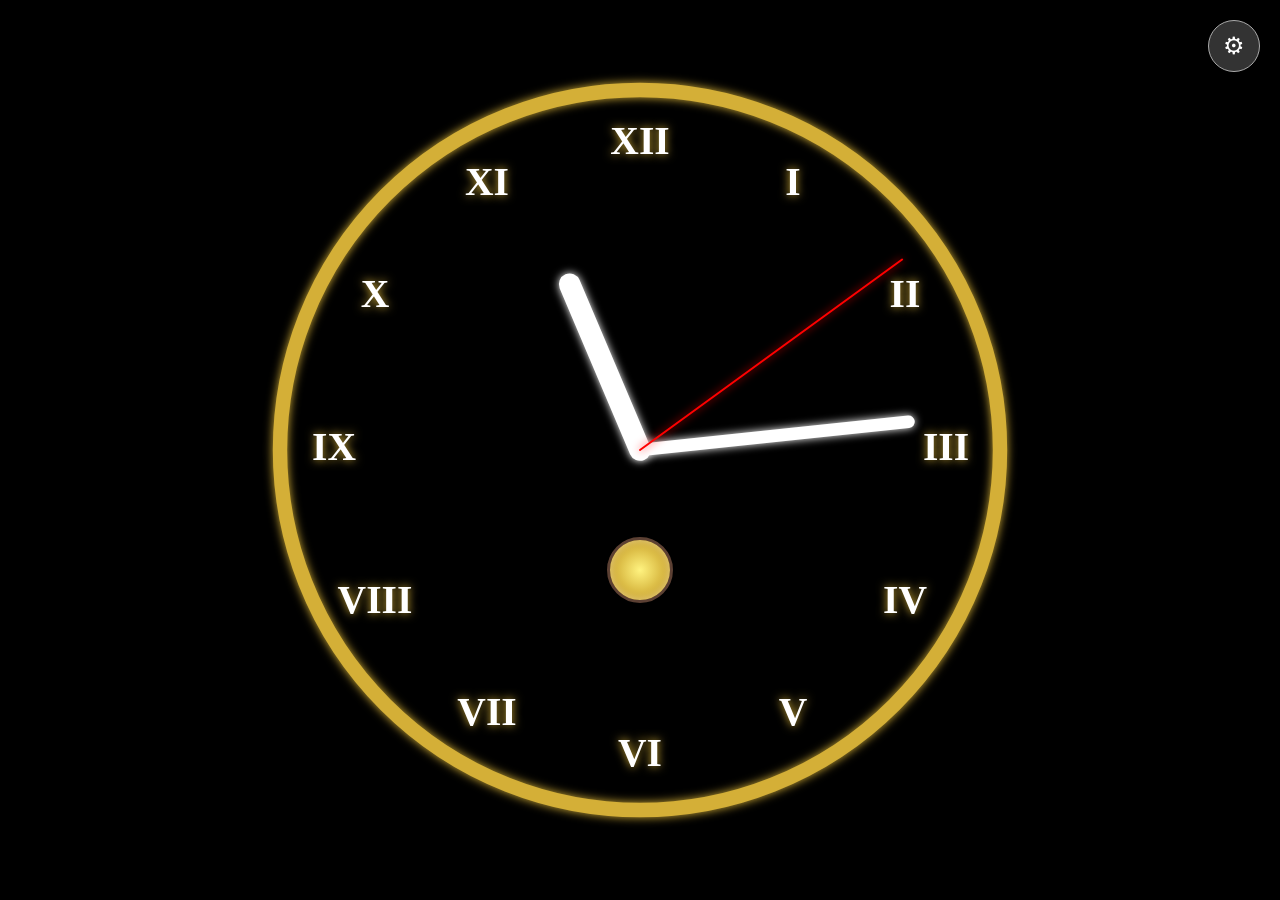
==== clock/index.html @ 5e170a77 "Initial commit: asobi-lab portal site" ====
<!DOCTYPE html>
<html lang="ja">
<head>
    <meta charset="UTF-8">
    <meta name="viewport" content="width=device-width, initial-scale=1.0, maximum-scale=1.0, user-scalable=no">
    <title>幻想からくり時計 v3.3 - Mobile Enhanced</title>
    <style>
        body { margin: 0; background: #000; overflow: hidden; color: #fff; font-family: serif; touch-action: manipulation; }
        canvas { display: block; width: 100vw; height: 100vh; }
        
        /* 黄金ボタン - 指で押しやすいサイズに微調整 */
        #golden-button { 
            position: absolute; left: 50%; bottom: 33%; transform: translateX(-50%); 
            width: 7vw; height: 7vw; min-width: 22px; min-height: 22px; max-width: 60px; max-height: 60px;
            background: radial-gradient(circle, #fff380, #b8860b); 
            border-radius: 50%; border: 3px solid #5c4033 ; cursor: pointer; z-index: 50; 
            box-shadow:inset 0 0 8px rgba(255, 255, 255, 0.5), /* 内側に光を当てて「球体感」を出す */
        0 0 15px rgba(0, 0, 0, 0.6);             /* 外側に暗い影を落として「浮遊感」を出す */
}
        #golden-button.playing { display: none !important; }

        /* 設定ボタン */
        #config-btn { 
            position: absolute; top: 20px; right: 20px; width: 50px; height: 50px; 
            background: rgba(255,255,255,0.2); border-radius: 50%; 
            display: flex; align-items: center; justify-content: center; z-index: 100; 
            cursor: pointer; border: 1px solid #aaa; font-size: 24px;
        }

        /* 設定パネル - 全画面・半透明・モバイル対応 */
        #panel { 
            position: absolute; top: 0; left: 0; width: 70vw; height: 110vh; 
            background: rgba(10,10,10,0.3); padding: 20px; box-sizing: border-box;
            z-index: 101; overflow-y: auto; -webkit-overflow-scrolling: touch;
            display: flex; flex-direction: column;
        }
        .hidden { display: none !important; }

        h3 { border-bottom: 1px solid gold; padding-bottom: 10px; margin-top: 10px; }

        /* タブ・ボタンの大型化 (40px以上) */
        .tabs { display: flex; gap: 8px; margin-bottom: 20px; }
        .tabs button { 
            flex: 1; height: 33px; font-size: 13px; cursor: pointer; 
            background: #333; color: #fff; border: 1px solid #555; border-radius: 8px;
        }
        
        .ctrl { display: flex; align-items: center; justify-content: space-between; margin: 7px 0; font-size: 16px; }
        .ctrl button { width: 60px; height: 33px; font-size: 20px; background: #444; color: white; border: 1px solid #666; border-radius: 6px; }
        
        select, input[type="number"] { height: 25px; font-size: 16px; background: #222; color: #fff; border: 1px solid #555; border-radius: 4px; padding: 0 10px; }
        input[type="color"] { width: 40px; height: 25px; border: none; background: none; }

        .sched-grid { display: grid; grid-template-columns: repeat(2, 1fr); gap: 3px; }
        .sched-item { display: flex; align-items: center; justify-content: space-between; background: rgba(255,255,255,0.05); padding: 2px 4px; border-radius: 3px; }

        .close-btn { width: 100%; min-height: 60px; margin: 15px 0; background: gold; border: none; font-weight: bold; font-size: 18px; cursor: pointer; color: #000; border-radius: 10px; }
        .reset-btn { width: 100%; min-height: 33px; margin-top: 25px; background: #800; border: 1px solid #f55; color: #fff; font-size: 12px; cursor: pointer; border-radius: 8px; }
        
        #vid-list { font-size: 14px; color: #ccc; margin-top: 15px; background: #222; padding: 10px; border-radius: 8px; line-height: 1.6; }
        .vid-item { border-bottom: 1px solid #333; padding: 5px 0; }
        
        hr { border: 0; border-top: 1px solid #444; margin: 20px 0; }
        input[type="file"] { font-size: 14px; padding: 10px 0; width: 100%; }
    </style>
</head>
<body onmousedown="initAudio()">
    <div style="display:none;">
        <img id="source-img">
        <video id="source-vid" playsinline muted></video>
    </div>
    <canvas id="clockCanvas"></canvas>
    <div id="golden-button" onclick="playManual()"></div>
    <div id="config-btn" onclick="togglePanel()">⚙</div>

    <div id="panel" class="hidden">
        <h3>時計設定</h3>
        <div style="margin-bottom:12px;">
            <div style="font-size:12px; color:#aaa; margin-bottom:5px;">設定パターン</div>
            <div style="display:flex; gap:6px;">
                <button id="ptn-1" onclick="loadPattern(1)" style="flex:1; height:36px; font-size:11px; font-weight:bold; border-radius:8px; border:1px solid #aaa; cursor:pointer;"></button>
                <button id="ptn-2" onclick="loadPattern(2)" style="flex:1; height:36px; font-size:11px; font-weight:bold; border-radius:8px; border:1px solid #aaa; cursor:pointer;"></button>
                <button id="ptn-3" onclick="loadPattern(3)" style="flex:1; height:36px; font-size:11px; font-weight:bold; border-radius:8px; border:1px solid #aaa; cursor:pointer;"></button>
            </div>
            <div style="display:flex; gap:6px; margin-top:5px;">
                <input id="pname-1" type="text" maxlength="8" placeholder="名前1" oninput="savePatternName(1,this.value)" style="flex:1; font-size:11px; text-align:center; background:#222; color:#fff; border:1px solid #555; border-radius:4px; height:22px; padding:0 4px;">
                <input id="pname-2" type="text" maxlength="8" placeholder="名前2" oninput="savePatternName(2,this.value)" style="flex:1; font-size:11px; text-align:center; background:#222; color:#fff; border:1px solid #555; border-radius:4px; height:22px; padding:0 4px;">
                <input id="pname-3" type="text" maxlength="8" placeholder="名前3" oninput="savePatternName(3,this.value)" style="flex:1; font-size:11px; text-align:center; background:#222; color:#fff; border:1px solid #555; border-radius:4px; height:22px; padding:0 4px;">
            </div>
        </div>
        <div class="tabs">
            <button onclick="showTab('design')">外観</button>
            <button onclick="showTab('media')">動画</button>
            <button onclick="showTab('schedule')">時刻</button>
        </div>
        
        <div id="tab-design" class="tab-content">
            <div class="ctrl">形状: <select id="shape" onchange="updateBaseConfig()"></select></div>
            <div class="ctrl">針形: <select id="handDesign" onchange="updateBaseConfig()"></select></div>
            <div class="ctrl">数字: <select id="indexType" onchange="updateBaseConfig()"></select></div>
            <div class="ctrl">枠色: <input type="color" id="colorFrame" onchange="updateBaseConfig()"></div>
            <div class="ctrl">数字色: <input type="color" id="colorText" onchange="updateBaseConfig()"></div>
            <div class="ctrl">針色: <input type="color" id="colorHand" onchange="updateBaseConfig()"></div>
            <hr>
            <button class="reset-btn" onclick="resetAllData()">⚠️ 全データをリセットする</button>
        </div>

        <div id="tab-media" class="tab-content hidden">
            <div class="ctrl">対象: <select id="mediaTarget" style="width: 70%;" onchange="switchMediaTarget()">
                <option value="layer0">背景画像</option>
                <option value="vid_1">動画 1</option><option value="vid_2">動画 2</option>
                <option value="vid_3">動画 3</option><option value="vid_4">動画 4</option>
                <option value="vid_5">動画 5</option><option value="vid_6">動画 6</option>
                <option value="vid_7">動画 7 ★レア</option><option value="vid_8">動画 8 ★レア</option>
            </select></div>
            <button id="preview-toggle" onclick="togglePreview()" style="width:100%; height:50px; margin:10px 0; font-size:13px;">👁 プレビュー表示切替</button>
            <div class="ctrl">拡大: <div><button onclick="stepAdj('s',-0.01)">-</button> <button onclick="stepAdj('s',0.01)">+</button></div></div>
            <div class="ctrl">左右: <div><button onclick="stepAdj('x',-2)">-</button> <button onclick="stepAdj('x',2)">+</button></div></div>
            <div class="ctrl">上下: <div><button onclick="stepAdj('y',-2)">-</button> <button onclick="stepAdj('y',2)">+</button></div></div>
            <hr>
            動画登録:<br><input type="file" accept="video/mp4" onchange="uploadVideoDirect(this)">
            <div id="vid-list">読み込み中...</div>
            <hr>
            背景登録:<br><input type="file" accept="image/*" onchange="uploadImage(this)">
        </div>

        <div id="tab-schedule" class="tab-content hidden">
            <div id="schedGrid" class="sched-grid"></div>
        </div>
        
        <button class="close-btn" onclick="togglePanel()">設定を閉じる</button>
    </div>

    <script>
        let db, audioCtx;
        const canvas = document.getElementById('clockCanvas');
        const ctx = canvas.getContext('2d');
        const sourceImg = document.getElementById('source-img');
        const sourceVid = document.getElementById('source-vid');
        const captureCanvas = document.createElement('canvas');
        const captureCtx = captureCanvas.getContext('2d');
        let previewImage = null;
        let lastS = -1;

        let currentPattern = parseInt(localStorage.getItem('clock_v33_pattern') || '1');
        let patternNames = JSON.parse(localStorage.getItem('clock_v33_pnames')) || ['パターン1', 'パターン2', 'パターン3'];

        function defaultConfig() {
            return { shape: 'circle', handDesign: 'standard', indexType: 'roman', schedule: Array(24).fill(0), colorFrame: '#d4af37', colorText: '#ffffff', colorHand: '#ffffff' };
        }
        function defaultMap() { return { layer0: { s: 1.0, x: 0, y: 0 } }; }

        function cfgKey(n) { return 'clock_v33_cfg_p' + (n || currentPattern); }
        function mapKey(n) { return 'clock_v33_map_p' + (n || currentPattern); }

        let config = JSON.parse(localStorage.getItem(cfgKey())) || defaultConfig();
        let mediaMap = JSON.parse(localStorage.getItem(mapKey())) || defaultMap();

        let isPlayingVid = false;
        let isPreviewMode = false;
        let currentTarget = 'layer0';
        let crystalHandImg = null;
        let handImages = {};

        // IndexedDB
        const dbReq = indexedDB.open("KarakuriDB_v33", 1);
        dbReq.onupgradeneeded = e => e.target.result.createObjectStore("media", { keyPath: "id" });
        dbReq.onsuccess = e => { db = e.target.result; loadBackground(); updateVideoFileList(); };

        function loadHandImages() {
            crystalHandImg = new Image();
            crystalHandImg.src = 'crystal（針デザイン）.png';
            handImages.spade_hour   = new Image(); handImages.spade_hour.src   = 'spade（時針デザイン）.png';
            handImages.spade_minute = new Image(); handImages.spade_minute.src = 'spade（分針デザイン）.png';
            handImages.crystal_hour   = new Image(); handImages.crystal_hour.src   = 'crystal（時針デザイン）.png';
            handImages.crystal_minute = new Image(); handImages.crystal_minute.src = 'crystal（分針デザイン）.png';
        }

        function init() {
            window.addEventListener('resize', () => { canvas.width = window.innerWidth; canvas.height = window.innerHeight; });
            window.dispatchEvent(new Event('resize'));
            loadHandImages();
            fillUI(); renderSchedule(); updatePatternButtons();
            requestAnimationFrame(drawLoop);
            setInterval(checkSchedule, 1000);
        }

        function initAudio() { 
            if (!audioCtx) audioCtx = new (window.AudioContext || window.webkitAudioContext)(); 
            if (audioCtx.state === 'suspended') audioCtx.resume(); 
        }

        /* --- プレビューロジック（保護） --- */
        function togglePreview() {
            if (!currentTarget.startsWith('vid')) return;
            if (!isPreviewMode) {
                sourceVid.muted = true;
                sourceVid.currentTime = 0.5;
                setTimeout(() => {
                    captureCanvas.width = sourceVid.videoWidth || 640;
                    captureCanvas.height = sourceVid.videoHeight || 360;
                    captureCtx.drawImage(sourceVid, 0, 0);
                    previewImage = new Image();
                    previewImage.src = captureCanvas.toDataURL();
                    previewImage.onload = () => { isPreviewMode = true; updatePreviewBtn(); };
                }, 300);
            } else {
                isPreviewMode = false; previewImage = null; updatePreviewBtn();
            }
        }

        function updatePreviewBtn() {
            const b = document.getElementById('preview-toggle');
            if(b) {
                b.innerText = isPreviewMode ? "👁 プレビュー解除" : "👁 プレビュー表示切替";
                b.style.background = isPreviewMode ? "#d4af37" : "#444";
            }
        }

        function updateVideoFileList() {
            const listDiv = document.getElementById('vid-list');
            listDiv.innerHTML = `<b>登録済み動画 (P${currentPattern}):</b><br>`;
            const suffix = '_p' + currentPattern;
            const transaction = db.transaction("media", "readonly");
            const store = transaction.objectStore("media");
            store.getAll().onsuccess = (e) => {
                const items = e.target.result.filter(item => item.id.startsWith('vid_') && item.id.endsWith(suffix));
                if(items.length === 0) { listDiv.innerHTML += "なし"; return; }
                items.sort((a,b) => parseInt(a.id) - parseInt(b.id));
                items.forEach(item => {
                    const slot = item.id.slice(0, -suffix.length);
                    const num = parseInt(slot.split('_')[1]);
                    const rare = num >= 7 ? ' ★レア' : '';
                    const name = item.name || "名称不明";
                    listDiv.innerHTML += `<div class="vid-item">${num}${rare}: ${name}</div>`;
                });
            };
        }

        /* --- 描画ループ --- */
        function drawLoop() {
            ctx.clearRect(0, 0, canvas.width, canvas.height);
            const cx = canvas.width / 2; const cy = canvas.height / 2;
            const baseR = Math.min(cx, cy) * 0.8;

            ctx.save();
            ctx.translate(cx, cy);
            ctx.beginPath();
            if (config.shape === 'circle') ctx.arc(0, 0, baseR, 0, Math.PI * 2);
            else if (config.shape === 'ellipse') ctx.ellipse(0, 0, baseR * 0.77, baseR, 0, 0, Math.PI * 2);
            else if (config.shape === 'octagon') { for(let i=0;i<8;i++){ const a=(i*45+22.5)*Math.PI/180; ctx.lineTo(baseR*Math.cos(a),baseR*Math.sin(a)); } ctx.closePath(); }
            else if (config.shape === 'square') ctx.rect(-baseR, -baseR, baseR * 2, baseR * 2);
            ctx.clip();

            if (sourceImg.complete && sourceImg.naturalWidth > 0) {
                const m = mediaMap['layer0'] || { s:1, x:0, y:0 };
                const aspect = sourceImg.naturalWidth / sourceImg.naturalHeight;
                const h = baseR * 2.6 * m.s; const w = h * aspect;
                ctx.drawImage(sourceImg, -w/2 + m.x, -h/2 + m.y, w, h);
            }

            if (isPreviewMode && previewImage && !isPlayingVid) {
                const mv = mediaMap[currentTarget] || { s:1, x:0, y:0 };
                ctx.save(); ctx.globalAlpha = 0.5;
                const aspect = previewImage.width / previewImage.height;
                const h = baseR * 2.6 * mv.s; const w = h * aspect;
                ctx.drawImage(previewImage, -w/2 + mv.x, -h/2 + mv.y, w, h);
                ctx.restore();
            }

            if (isPlayingVid && sourceVid.readyState >= 2) {
                const mv = mediaMap[currentTarget] || { s:1, x:0, y:0 };
                const aspect = sourceVid.videoWidth / sourceVid.videoHeight;
                const h = baseR * 2.6 * mv.s; const w = h * aspect;
                ctx.drawImage(sourceVid, -w/2 + mv.x, -h/2 + mv.y, w, h);
            }
            ctx.restore();

            drawClockFace(cx, cy, baseR);

            const now = new Date();
            const s = now.getSeconds();
            if (s !== lastS && audioCtx && audioCtx.state === 'running') {
                lastS = s;
                const t = audioCtx.currentTime;
                const o = audioCtx.createOscillator();
                const g = audioCtx.createGain();
                o.type = 'triangle';
                o.frequency.setTargetAtTime(600, t, 0.01);
                o.frequency.exponentialRampToValueAtTime(150, t + 0.04);
                g.gain.setTargetAtTime(0.0001, t, 0.001);
                g.gain.exponentialRampToValueAtTime(0.00001, t + 0.001);
                o.connect(g); g.connect(audioCtx.destination);
                o.start(t); o.stop(t + 0.05);
            }
            requestAnimationFrame(drawLoop);
        }

        function drawClockFace(cx, cy, baseR) {
            ctx.save(); ctx.translate(cx, cy);
            // 輪郭を独自パスで再描画（clipパスの再利用をしない）
            ctx.beginPath();
            if (config.shape === 'circle') ctx.arc(0, 0, baseR, 0, Math.PI * 2);
            else if (config.shape === 'ellipse') ctx.ellipse(0, 0, baseR * 0.77, baseR, 0, 0, Math.PI * 2);
            else if (config.shape === 'octagon') { ctx.moveTo(baseR*Math.cos(22.5*Math.PI/180), baseR*Math.sin(22.5*Math.PI/180)); for(let i=1;i<8;i++){ const a=(i*45+22.5)*Math.PI/180; ctx.lineTo(baseR*Math.cos(a),baseR*Math.sin(a)); } ctx.closePath(); }
            else if (config.shape === 'square') ctx.rect(-baseR, -baseR, baseR * 2, baseR * 2);
            ctx.strokeStyle = config.colorFrame; ctx.lineWidth = baseR * 0.04;
            ctx.shadowBlur = 10; ctx.shadowColor = config.colorFrame;
            ctx.stroke();
            if (config.indexType !== 'none') {
                ctx.fillStyle = config.colorText; ctx.font = `bold ${baseR * 0.11}px serif`;
                ctx.textAlign = "center"; ctx.textBaseline = "middle";
                const roms = ["XII","I","II","III","IV","V","VI","VII","VIII","IX","X","XI"];
                for(let i=0; i<12; i++){
                    if(config.indexType === '4main' && ![0,3,6,9].includes(i)) continue;
                    const a = (i * 30 - 90) * Math.PI / 180;
                    const rx = (config.shape === 'ellipse') ? baseR * 0.65 : baseR * 0.85;
                    const ry = baseR * 0.85;
                    const txt = (config.indexType.includes('roman')||config.indexType==='4main') ? roms[i] : (config.indexType==='dot'?"●":i||12);
                    ctx.fillText(txt, rx * Math.cos(a), ry * Math.sin(a));
                }
            }
            const n = new Date();
            drawHand((n.getHours()%12+n.getMinutes()/60)*30-90, baseR*0.5, baseR*0.06, config.colorHand, config.handDesign, 'hour');
            drawHand(n.getMinutes()*6-90, baseR*0.75, baseR*0.035, config.colorHand, config.handDesign, 'minute');
            drawHand(n.getSeconds()*6-90, baseR*0.9, 2, "red", "standard", 'second');
            ctx.restore();
        }

        // img: Image要素, len: 針の長さ(px), pivXR: ピボットX比率, pivYR: ピボットY比率, tipXR: 先端X比率
        // 画像は横向き（右が先端）を前提。ctx はすでに rotate 済み。
        function drawHandImage(img, len, pivXR, pivYR, tipXR) {
            if (!img || !img.complete || !img.naturalWidth) return false;
            const iw = img.naturalWidth, ih = img.naturalHeight;
            const pivX = iw * pivXR, pivY = ih * pivYR;
            const dist = iw * tipXR - pivX;
            const scale = len / dist;
            ctx.save();
            ctx.scale(scale, scale);
            ctx.translate(-pivX, -pivY);
            ctx.drawImage(img, 0, 0);
            ctx.restore();
            return true;
        }

        function drawHand(deg, len, w, col, d, handType) {
            ctx.save(); ctx.rotate(deg*Math.PI/180); ctx.strokeStyle = ctx.fillStyle = col; ctx.lineWidth = w; ctx.lineCap = "round";
            ctx.shadowBlur = 8; ctx.shadowColor = col;
            ctx.beginPath();
            if(d==='spade'){
                // ── スペード針：球(ピボット)→細軸→節→スペード頭 ──
                const isHour = handType === 'hour';
                const ballR  = w * (isHour ? 1.5 : 1.2);
                const shaftE = len * (isHour ? 0.42 : 0.50); // 軸終端
                const jointR = w * 0.65;
                const maxW   = w * 2.0;                      // スペード最大幅（時針・分針共通）
                const tipX   = len;
                const peakX  = shaftE + (tipX - shaftE) * 0.40; // 最大幅の位置

                // 球（ピボット中心）
                ctx.beginPath(); ctx.arc(0,0,ballR,0,Math.PI*2); ctx.fill();
                // 細い軸
                ctx.fillRect(ballR*0.7, -w*0.2, shaftE - ballR*0.7, w*0.4);
                // 節（joint knot）
                ctx.beginPath(); ctx.arc(shaftE, 0, jointR, 0, Math.PI*2); ctx.fill();
                // スペード頭（ベジェ曲線）
                ctx.beginPath();
                ctx.moveTo(shaftE, 0);
                ctx.bezierCurveTo(shaftE+(peakX-shaftE)*0.15, -maxW*0.9,  peakX-(tipX-peakX)*0.1, -maxW,       peakX, -maxW*0.55);
                ctx.bezierCurveTo(peakX+(tipX-peakX)*0.45,    -maxW*0.18, tipX-(tipX-peakX)*0.07, -maxW*0.04,  tipX,  0);
                ctx.bezierCurveTo(tipX-(tipX-peakX)*0.07,      maxW*0.04, peakX+(tipX-peakX)*0.45,  maxW*0.18, peakX,  maxW*0.55);
                ctx.bezierCurveTo(peakX-(tipX-peakX)*0.1,      maxW,      shaftE+(peakX-shaftE)*0.15, maxW*0.9, shaftE, 0);
                ctx.fill();
            }
            else if(d==='leaf'){ ctx.moveTo(0,0); ctx.bezierCurveTo(len*0.3,-w*2,len*0.7,-w*2,len,0); ctx.bezierCurveTo(len*0.7,w*2,len*0.3,w*2,0,0); ctx.fill(); }
            else if(d==='crystal'){
                // ── クリスタル針：左錘→軸→4宝石クロス→水晶先端 ──
                const isHour = handType === 'hour';
                ctx.shadowBlur = 14; ctx.shadowColor = col;
                const cwLen  = len * 0.13;                       // 左錘の長さ
                const crossX = len * (isHour ? 0.47 : 0.49);    // クロス位置
                const gemR   = w * (isHour ? 3.8 : 3.2);        // 宝石サイズ
                const shaftW = w * 0.75;
                const tipBase = len * 0.72;

                // 左錘（逆向き結晶）
                ctx.beginPath();
                ctx.moveTo(0,0); ctx.lineTo(-cwLen*0.55,-w*1.2); ctx.lineTo(-cwLen,0); ctx.lineTo(-cwLen*0.55,w*1.2);
                ctx.closePath(); ctx.fill();

                // 軸
                ctx.save(); ctx.globalAlpha = 0.85;
                ctx.fillRect(-cwLen*0.25, -shaftW/2, len+cwLen*0.25, shaftW);
                ctx.restore();

                // 中央ハブ
                ctx.beginPath(); ctx.arc(crossX, 0, w*0.9, 0, Math.PI*2); ctx.fill();

                // 4方向ダイヤモンド（45°刻み）
                [45,-45,135,-135].forEach(deg => {
                    ctx.save();
                    ctx.translate(crossX, 0); ctx.rotate(deg*Math.PI/180);
                    ctx.beginPath();
                    ctx.moveTo(0,0); ctx.lineTo(gemR*0.28,-gemR*0.13); ctx.lineTo(gemR,0); ctx.lineTo(gemR*0.28,gemR*0.13);
                    ctx.closePath(); ctx.fill();
                    ctx.restore();
                });

                // 先端水晶（多面体）
                ctx.beginPath();
                ctx.moveTo(tipBase, -w*1.7);
                ctx.lineTo(tipBase+(len-tipBase)*0.35, -w*0.85);
                ctx.lineTo(len, 0);
                ctx.lineTo(tipBase+(len-tipBase)*0.35, w*0.85);
                ctx.lineTo(tipBase, w*1.7);
                ctx.lineTo(tipBase+(len-tipBase)*0.25, 0);
                ctx.closePath(); ctx.fill();
                // ファセット（光の反射）
                ctx.save(); ctx.globalAlpha=0.35; ctx.fillStyle='#fff';
                ctx.beginPath();
                ctx.moveTo(tipBase+(len-tipBase)*0.35,-w*0.85); ctx.lineTo(len,0); ctx.lineTo(tipBase+(len-tipBase)*0.25,0);
                ctx.closePath(); ctx.fill();
                ctx.restore();
            }
            else if(d==='hollow'){
                ctx.lineWidth=w*0.3; ctx.strokeRect(0,-w/2,len*0.8,w);
                ctx.beginPath(); ctx.moveTo(len*0.8,-w/2); ctx.lineTo(len,0); ctx.lineTo(len*0.8,w/2); ctx.fill();
            }
            else { ctx.moveTo(0,0); ctx.lineTo(len,0); ctx.stroke(); }
            ctx.restore();
        }

        function playManual() {
            if (isPlayingVid) return;
            initAudio();
            db.transaction("media").objectStore("media").getAllKeys().onsuccess = e => {
                const suffix = '_p' + currentPattern;
                // 現在パターンの動画スロットだけ抽出
                const slots = e.target.result
                    .filter(k => k.startsWith('vid_') && k.endsWith(suffix))
                    .map(k => k.slice(0, -suffix.length));
                if(!slots.length) return alert("このパターンに動画が登録されていません");
                // レア動画(vid_7, vid_8)は通常の1/5の確率
                const weighted = [];
                slots.forEach(slot => {
                    const num = parseInt(slot.split('_')[1]);
                    const weight = (num >= 7) ? 1 : 5;
                    for(let i = 0; i < weight; i++) weighted.push(slot);
                });
                startVid(weighted[Math.floor(Math.random() * weighted.length)]);
            };
        }

        // slot = "vid_1" など。DBキーはパターン付き（vid_1_p1 など）
        function startVid(slot) {
            const dbKey = slot + '_p' + currentPattern;
            db.transaction("media").objectStore("media").get(dbKey).onsuccess = e => {
                if(e.target.result) {
                    if(!mediaMap[slot]) mediaMap[slot] = { s:1, x:0, y:0 };
                    currentTarget = slot; isPlayingVid = true; isPreviewMode = false;
                    document.getElementById('golden-button').classList.add('playing');
                    sourceVid.src = URL.createObjectURL(e.target.result.data);
                    sourceVid.muted = false; sourceVid.play();
                    sourceVid.onended = () => {
                        isPlayingVid = false; currentTarget = 'layer0';
                        document.getElementById('golden-button').classList.remove('playing');
                        sourceVid.src = "";
                    };
                }
            };
        }

        function uploadVideoDirect(input) {
            const f = input.files[0];
            const slot = document.getElementById('mediaTarget').value;
            if(!slot.startsWith('vid')) return alert("先に動画番号を選択してください");
            const dbKey = slot + '_p' + currentPattern;
            db.transaction("media","readwrite").objectStore("media").put({id: dbKey, data: f, name: f.name}).onsuccess = () => {
                alert(slot + " (P" + currentPattern + ") を保存しました。");
                updateVideoFileList();
                loadMedia(dbKey, sourceVid);
            };
        }

        function switchMediaTarget() {
            currentTarget = document.getElementById('mediaTarget').value;
            if(!mediaMap[currentTarget]) mediaMap[currentTarget] = { s:1, x:0, y:0 };
            isPreviewMode = false; previewImage = null; updatePreviewBtn();
            if(currentTarget.startsWith('vid')) loadMedia(currentTarget + '_p' + currentPattern, sourceVid);
            else loadBackground();
        }

        function loadBackground() {
            const key = 'layer0_p' + currentPattern;
            db.transaction("media").objectStore("media").get(key).onsuccess = e => {
                if(e.target.result) {
                    sourceImg.src = e.target.result.data;
                } else {
                    sourceImg.src = '';
                    sourceImg.removeAttribute('src');
                }
            };
        }

        function loadMedia(id, el) {
            db.transaction("media").objectStore("media").get(id).onsuccess = e => {
                if(e.target.result) {
                    if(el.tagName === 'IMG') el.src = e.target.result.data;
                    else { el.src = URL.createObjectURL(e.target.result.data); el.pause(); }
                }
            };
        }

        function saveCurrentPattern() {
            localStorage.setItem(cfgKey(), JSON.stringify(config));
            localStorage.setItem(mapKey(), JSON.stringify(mediaMap));
        }

        function loadPattern(n) {
            saveCurrentPattern();
            currentPattern = n;
            localStorage.setItem('clock_v33_pattern', n);
            config = JSON.parse(localStorage.getItem(cfgKey())) || defaultConfig();
            mediaMap = JSON.parse(localStorage.getItem(mapKey())) || defaultMap();
            loadBackground();
            if(db) updateVideoFileList();
            fillUI(); renderSchedule(); updatePatternButtons();
        }

        function savePatternName(n, val) {
            patternNames[n - 1] = val || 'パターン' + n;
            localStorage.setItem('clock_v33_pnames', JSON.stringify(patternNames));
            updatePatternButtons();
        }

        function updatePatternButtons() {
            for(let i = 1; i <= 3; i++) {
                const btn = document.getElementById('ptn-' + i);
                if(btn) {
                    btn.innerText = patternNames[i - 1];
                    btn.style.background = (i === currentPattern) ? '#d4af37' : '#333';
                    btn.style.color = (i === currentPattern) ? '#000' : '#fff';
                }
                const inp = document.getElementById('pname-' + i);
                if(inp) inp.value = patternNames[i - 1];
            }
        }

        function updateBaseConfig() {
            ['shape','handDesign','indexType','colorFrame','colorText','colorHand'].forEach(id => {
                const el = document.getElementById(id); if(el) config[id] = el.value;
            });
            saveCurrentPattern();
        }

        function fillUI() {
            const opts = { shape:['circle','ellipse','octagon','square'], handDesign:['standard','spade','leaf','crystal','hollow'], indexType:['roman','arabic','dot','4main','none'] };
            Object.keys(opts).forEach(id => {
                const el = document.getElementById(id); if(!el) return;
                el.innerHTML = "";
                opts[id].forEach(v => { const o = document.createElement('option'); o.value = v; o.innerText = v; if(config[id]===v) o.selected=true; el.appendChild(o); });
            });
            ['colorFrame','colorText','colorHand'].forEach(id => {
                const el = document.getElementById(id); if(el) el.value = config[id];
            });
        }

        function stepAdj(prop, val) {
            mediaMap[currentTarget][prop] = parseFloat((mediaMap[currentTarget][prop] + val).toFixed(3));
            saveCurrentPattern();
        }

        function uploadImage(i) {
            const f = i.files[0]; const r = new FileReader();
            r.onload = e => {
                const key = 'layer0_p' + currentPattern;
                db.transaction("media","readwrite").objectStore("media").put({id: key, data: e.target.result});
                sourceImg.src = e.target.result;
            };
            r.readAsDataURL(f);
        }

        function togglePanel() { 
            document.getElementById('panel').classList.toggle('hidden'); 
            if(document.getElementById('panel').classList.contains('hidden')) { isPreviewMode = false; } else initAudio();
        }

        function showTab(id) { 
            document.querySelectorAll('.tab-content').forEach(t=>t.classList.add('hidden')); 
            document.getElementById('tab-'+id).classList.remove('hidden'); 
        }

        function renderSchedule() {
            const g = document.getElementById('schedGrid'); if(!g) return;
            g.innerHTML = "";
            for(let h=6; h<=23; h++){
                const d = document.createElement('div');
                d.className = "sched-item";
                d.innerHTML = `<span>${h}時</span><input type="number" min="0" max="8" value="${config.schedule[h]}" style="width:60px" onchange="config.schedule[${h}]=parseInt(this.value);saveCurrentPattern()">`;
                g.appendChild(d);
            }
        }

        function checkSchedule() {
            const n = new Date(); const h = n.getHours();
            if(h >= 6 && h <= 23 && n.getMinutes()===0 && n.getSeconds()===0 && !isPlayingVid) {
                const vidId = config.schedule[h];
                if(vidId > 0) startVid("vid_" + vidId);
            }
        }

        // ① 新機能：データ一括消去
        function resetAllData() {
            if(confirm("登録した画像、動画、全パターンの設定をすべて消去して初期状態に戻しますか？")) {
                localStorage.clear();
                const req = indexedDB.deleteDatabase("KarakuriDB_v33");
                req.onsuccess = () => {
                    alert("すべてのデータを消去しました。再読み込みします。");
                    location.reload();
                };
            }
        }

        init();
    </script>
</body>
</html>
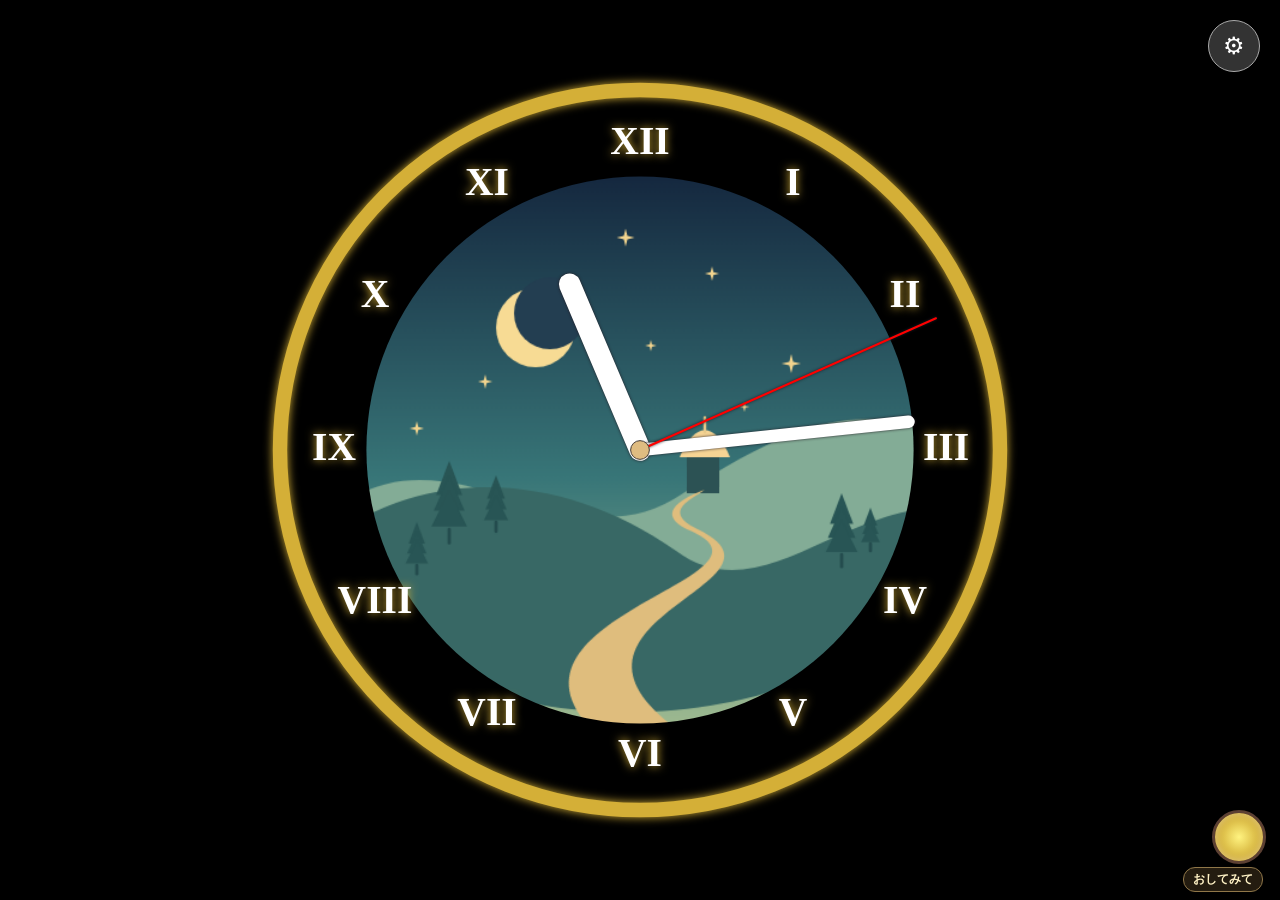
==== commit 374f041f: "星の丘の文字板が四方に開くからくりと時報を追加" ====
--- a/clock/index.html
+++ b/clock/index.html
@@ -63,6 +63,7 @@
         hr { border: 0; border-top: 1px solid #444; margin: 20px 0; }
         input[type="file"] { font-size: 14px; padding: 10px 0; width: 100%; }
     </style>
+    <link rel="stylesheet" href="clock-show.css?v=2">
 </head>
 <body onmousedown="initAudio()">
     <div style="display:none;">
@@ -70,7 +71,7 @@
         <video id="source-vid" playsinline muted></video>
     </div>
     <canvas id="clockCanvas"></canvas>
-    <div id="golden-button" onclick="playManual()"></div>
+    <button type="button" id="golden-button" onclick="playManual()" aria-label="からくりを みる"><span id="clock-hint" hidden>おしてみて</span></button>
     <div id="config-btn" onclick="togglePanel()">⚙</div>
 
     <div id="panel" class="hidden">
@@ -131,6 +132,7 @@
         <button class="close-btn" onclick="togglePanel()">設定を閉じる</button>
     </div>
 
+    <script src="hill-dial.js?v=1"></script>
     <script>
         let db, audioCtx;
         const canvas = document.getElementById('clockCanvas');
@@ -159,17 +161,18 @@
         let isPlayingVid = false;
         let isPreviewMode = false;
         let currentTarget = 'layer0';
-        let crystalHandImg = null;
         let handImages = {};
 
         // IndexedDB
         const dbReq = indexedDB.open("KarakuriDB_v33", 1);
+        const mediaReady = new Promise(resolve => {
+            dbReq.addEventListener('success', () => resolve(dbReq.result), {once: true});
+            dbReq.addEventListener('error', () => resolve(null), {once: true});
+        });
         dbReq.onupgradeneeded = e => e.target.result.createObjectStore("media", { keyPath: "id" });
         dbReq.onsuccess = e => { db = e.target.result; loadBackground(); updateVideoFileList(); };
 
         function loadHandImages() {
-            crystalHandImg = new Image();
-            crystalHandImg.src = 'crystal（針デザイン）.png';
             handImages.spade_hour   = new Image(); handImages.spade_hour.src   = 'spade（時針デザイン）.png';
             handImages.spade_minute = new Image(); handImages.spade_minute.src = 'spade（分針デザイン）.png';
             handImages.crystal_hour   = new Image(); handImages.crystal_hour.src   = 'crystal（時針デザイン）.png';
@@ -252,13 +255,19 @@
             else if (config.shape === 'square') ctx.rect(-baseR, -baseR, baseR * 2, baseR * 2);
             ctx.clip();
 
+            let background = null;
             if (sourceImg.complete && sourceImg.naturalWidth > 0) {
                 const m = mediaMap['layer0'] || { s:1, x:0, y:0 };
                 const aspect = sourceImg.naturalWidth / sourceImg.naturalHeight;
                 const h = baseR * 2.6 * m.s; const w = h * aspect;
-                ctx.drawImage(sourceImg, -w/2 + m.x, -h/2 + m.y, w, h);
-            }
-
+                background = {image:sourceImg, x:-w/2 + m.x, y:-h/2 + m.y, width:w, height:h};
+                ctx.drawImage(sourceImg, background.x, background.y, w, h);
+            }
+
+            if (!isPlayingVid && !isPreviewMode && (!background || showStarted !== null)) {
+                const elapsed = showStarted === null ? 0 : (performance.now() - showStarted) / 1000;
+                drawHillDial(ctx, baseR, config.shape, elapsed, background, motion.matches);
+            }
             if (isPreviewMode && previewImage && !isPlayingVid) {
                 const mv = mediaMap[currentTarget] || { s:1, x:0, y:0 };
                 ctx.save(); ctx.globalAlpha = 0.5;
@@ -277,6 +286,7 @@
             ctx.restore();
 
             drawClockFace(cx, cy, baseR);
+            drawClockHands(cx, cy, baseR);
 
             const now = new Date();
             const s = now.getSeconds();
@@ -320,10 +330,23 @@
                     ctx.fillText(txt, rx * Math.cos(a), ry * Math.sin(a));
                 }
             }
+            ctx.restore();
+        }
+
+        function drawClockHands(cx, cy, baseR) {
             const n = new Date();
+            ctx.save();
+            ctx.translate(cx, cy);
             drawHand((n.getHours()%12+n.getMinutes()/60)*30-90, baseR*0.5, baseR*0.06, config.colorHand, config.handDesign, 'hour');
             drawHand(n.getMinutes()*6-90, baseR*0.75, baseR*0.035, config.colorHand, config.handDesign, 'minute');
             drawHand(n.getSeconds()*6-90, baseR*0.9, 2, "red", "standard", 'second');
+            ctx.beginPath();
+            ctx.arc(0, 0, baseR * .026, 0, 2*Math.PI);
+            ctx.fillStyle = '#dfbc81';
+            ctx.fill();
+            ctx.strokeStyle = '#443b35';
+            ctx.lineWidth = 1;
+            ctx.stroke();
             ctx.restore();
         }
 
@@ -345,7 +368,7 @@
 
         function drawHand(deg, len, w, col, d, handType) {
             ctx.save(); ctx.rotate(deg*Math.PI/180); ctx.strokeStyle = ctx.fillStyle = col; ctx.lineWidth = w; ctx.lineCap = "round";
-            ctx.shadowBlur = 8; ctx.shadowColor = col;
+            ctx.shadowBlur = 3; ctx.shadowColor = /^#(?:0{6}|0{3})$/i.test(col) ? '#fff' : '#231c24';
             ctx.beginPath();
             if(d==='spade'){
                 // ── スペード針：球(ピボット)→細軸→節→スペード頭 ──
@@ -430,16 +453,82 @@
             ctx.restore();
         }
 
-        function playManual() {
-            if (isPlayingVid) return;
-            initAudio();
-            db.transaction("media").objectStore("media").getAllKeys().onsuccess = e => {
+        const clockHint = document.getElementById('clock-hint');
+        const motion = window.matchMedia('(prefers-reduced-motion: reduce)');
+        let showStarted = null;
+        let lastScheduleHour = null;
+        const goldenButton = document.getElementById('golden-button');
+        const hintKey = 'clock_v33_manual_tried';
+        clockHint.hidden = localStorage.getItem(hintKey) === '1';
+        let showTimer;
+        let chimes = [];
+        let selectingVideo = false;
+
+        function finishShow() {
+            clearTimeout(showTimer);
+            showStarted = null;
+            goldenButton.classList.remove('playing');
+            for (const note of chimes) note.stop();
+            chimes = [];
+        }
+
+        function playClockShow() {
+            if (showStarted !== null || isPlayingVid || document.hidden) return;
+            showStarted = performance.now();
+            isPreviewMode = false;
+            updatePreviewBtn();
+            goldenButton.classList.add('playing');
+            showTimer = setTimeout(finishShow, 8000);
+            if (!audioCtx) return;
+            const start = audioCtx.currentTime;
+            for (const [offset, pitch] of [[.15, 523.25], [1.8, 659.25], [2.55, 587.33], [4.25, 783.99], [5.4, 1046.5]]) {
+                const note = audioCtx.createOscillator();
+                const gain = audioCtx.createGain();
+                const at = start + offset;
+                note.frequency.value = pitch;
+                gain.gain.setValueAtTime(.0001, at);
+                gain.gain.exponentialRampToValueAtTime(.075, at + .02);
+                gain.gain.exponentialRampToValueAtTime(.0001, at + .85);
+                note.connect(gain);
+                gain.connect(audioCtx.destination);
+                note.onended = () => { note.disconnect(); gain.disconnect(); };
+                note.start(at);
+                note.stop(at + .86);
+                chimes.push(note);
+            }
+        }
+
+        document.addEventListener('visibilitychange', () => {
+            if (document.hidden && showStarted !== null) finishShow();
+        });
+
+        async function playManual() {
+            if (isPlayingVid || selectingVideo || showStarted !== null) return;
+            selectingVideo = true;
+            try {
+                initAudio();
+            } catch {
+                // 音声が使えない端末でも小窓は動かす。
+            }
+            clockHint.hidden = true;
+            localStorage.setItem(hintKey, '1');
+            const mediaDb = await mediaReady;
+            if (!mediaDb) {
+                selectingVideo = false;
+                playClockShow();
+                return;
+            }
+            const query = mediaDb.transaction("media").objectStore("media").getAllKeys();
+            query.onerror = () => { selectingVideo = false; playClockShow(); };
+            query.onsuccess = e => {
+                selectingVideo = false;
+                if (isPlayingVid || document.hidden) return;
                 const suffix = '_p' + currentPattern;
                 // 現在パターンの動画スロットだけ抽出
                 const slots = e.target.result
                     .filter(k => k.startsWith('vid_') && k.endsWith(suffix))
                     .map(k => k.slice(0, -suffix.length));
-                if(!slots.length) return alert("このパターンに動画が登録されていません");
+                if (!slots.length) return playClockShow();
                 // レア動画(vid_7, vid_8)は通常の1/5の確率
                 const weighted = [];
                 slots.forEach(slot => {
@@ -453,19 +542,32 @@
 
         // slot = "vid_1" など。DBキーはパターン付き（vid_1_p1 など）
         function startVid(slot) {
-            const dbKey = slot + '_p' + currentPattern;
-            db.transaction("media").objectStore("media").get(dbKey).onsuccess = e => {
-                if(e.target.result) {
+            if (selectingVideo || isPlayingVid || showStarted !== null || document.hidden) return;
+            selectingVideo = true;
+            const pattern = currentPattern;
+            const dbKey = slot + '_p' + pattern;
+            const request = db.transaction("media").objectStore("media").get(dbKey);
+            request.onerror = () => { selectingVideo = false; };
+            request.onsuccess = e => {
+                selectingVideo = false;
+                if(e.target.result && pattern === currentPattern && !document.hidden) {
                     if(!mediaMap[slot]) mediaMap[slot] = { s:1, x:0, y:0 };
                     currentTarget = slot; isPlayingVid = true; isPreviewMode = false;
-                    document.getElementById('golden-button').classList.add('playing');
-                    sourceVid.src = URL.createObjectURL(e.target.result.data);
-                    sourceVid.muted = false; sourceVid.play();
-                    sourceVid.onended = () => {
+                    goldenButton.classList.add('playing');
+                    const url = URL.createObjectURL(e.target.result.data);
+                    const finish = () => {
+                        if (sourceVid.src !== url) return;
+                        sourceVid.onended = sourceVid.onerror = null;
                         isPlayingVid = false; currentTarget = 'layer0';
-                        document.getElementById('golden-button').classList.remove('playing');
-                        sourceVid.src = "";
+                        goldenButton.classList.remove('playing');
+                        sourceVid.removeAttribute('src');
+                        sourceVid.load();
+                        URL.revokeObjectURL(url);
                     };
+                    sourceVid.onended = sourceVid.onerror = finish;
+                    sourceVid.src = url;
+                    sourceVid.muted = false;
+                    sourceVid.play().catch(finish);
                 }
             };
         }
@@ -596,17 +698,35 @@
             for(let h=6; h<=23; h++){
                 const d = document.createElement('div');
                 d.className = "sched-item";
-                d.innerHTML = `<span>${h}時</span><input type="number" min="0" max="8" value="${config.schedule[h]}" style="width:60px" onchange="config.schedule[${h}]=parseInt(this.value);saveCurrentPattern()">`;
+                const label = document.createElement('label');
+                label.textContent = h + '時';
+                const select = document.createElement('select');
+                select.id = 'schedule-' + h;
+                label.htmlFor = select.id;
+                select.add(new Option('なし', '0'));
+                select.add(new Option('内蔵からくり', 'hill'));
+                for (let slot=1; slot<=8; slot++) select.add(new Option('動画 ' + slot, String(slot)));
+                select.value = String(config.schedule[h] || 0);
+                select.onchange = () => {
+                    config.schedule[h] = select.value === 'hill' ? 'hill' : Number(select.value);
+                    saveCurrentPattern();
+                };
+                d.append(label, select);
                 g.appendChild(d);
             }
         }
 
         function checkSchedule() {
-            const n = new Date(); const h = n.getHours();
-            if(h >= 6 && h <= 23 && n.getMinutes()===0 && n.getSeconds()===0 && !isPlayingVid) {
-                const vidId = config.schedule[h];
-                if(vidId > 0) startVid("vid_" + vidId);
-            }
+            const now = new Date();
+            const hour = now.getHours();
+            if (document.hidden || hour < 6 || now.getMinutes() !== 0 || now.getSeconds() > 1) return;
+            const stamp = Math.floor(now.getTime() / 3600000);
+            if (stamp === lastScheduleHour) return;
+            lastScheduleHour = stamp;
+            if (showStarted !== null || isPlayingVid || selectingVideo) return;
+            const slot = config.schedule[hour];
+            if (slot === 'hill') playClockShow();
+            else if (slot > 0 && db) startVid('vid_' + slot);
         }
 
         // ① 新機能：データ一括消去
--- a/clock/clock-show.css
+++ b/clock/clock-show.css
@@ -0,0 +1,39 @@
+#golden-button {
+    padding: 0;
+    box-sizing: content-box;
+}
+#golden-button::before {
+    content: "";
+    position: absolute;
+    inset: 50% auto auto 50%;
+    width: max(100%, 44px);
+    height: max(100%, 44px);
+    transform: translate(-50%, -50%);
+}
+#golden-button:focus-visible { outline: 3px solid white; outline-offset: 4px; }
+#clock-hint {
+    position: absolute;
+    top: calc(100% + 6px);
+    left: 50%;
+    transform: translateX(-50%);
+    padding: 3px 9px;
+    color: #fff2c5;
+    background: #241c10;
+    border: 1px solid #907749;
+    border-radius: 12px;
+    font: 600 12px/1.4 system-ui, sans-serif;
+    white-space: nowrap;
+}
+/* 縦長は文字板の下、横長は文字板の右。金色ボタンを針の軌道から外す。 */
+#golden-button {
+    top: calc(50% + 40vmin + 12px);
+    bottom: auto;
+    width: clamp(30px, 6vmin, 48px);
+    height: clamp(30px, 6vmin, 48px);
+}
+@media (min-aspect-ratio: 4/5) {
+    #golden-button { top: auto; left: auto; right: 14px; bottom: 36px; transform: none; }
+    #clock-hint { left: auto; right: 0; transform: none; }
+}
+.sched-grid .sched-item { flex-wrap: wrap; gap: 3px; }
+.sched-item select { max-width: 100%; padding: 0 2px; }
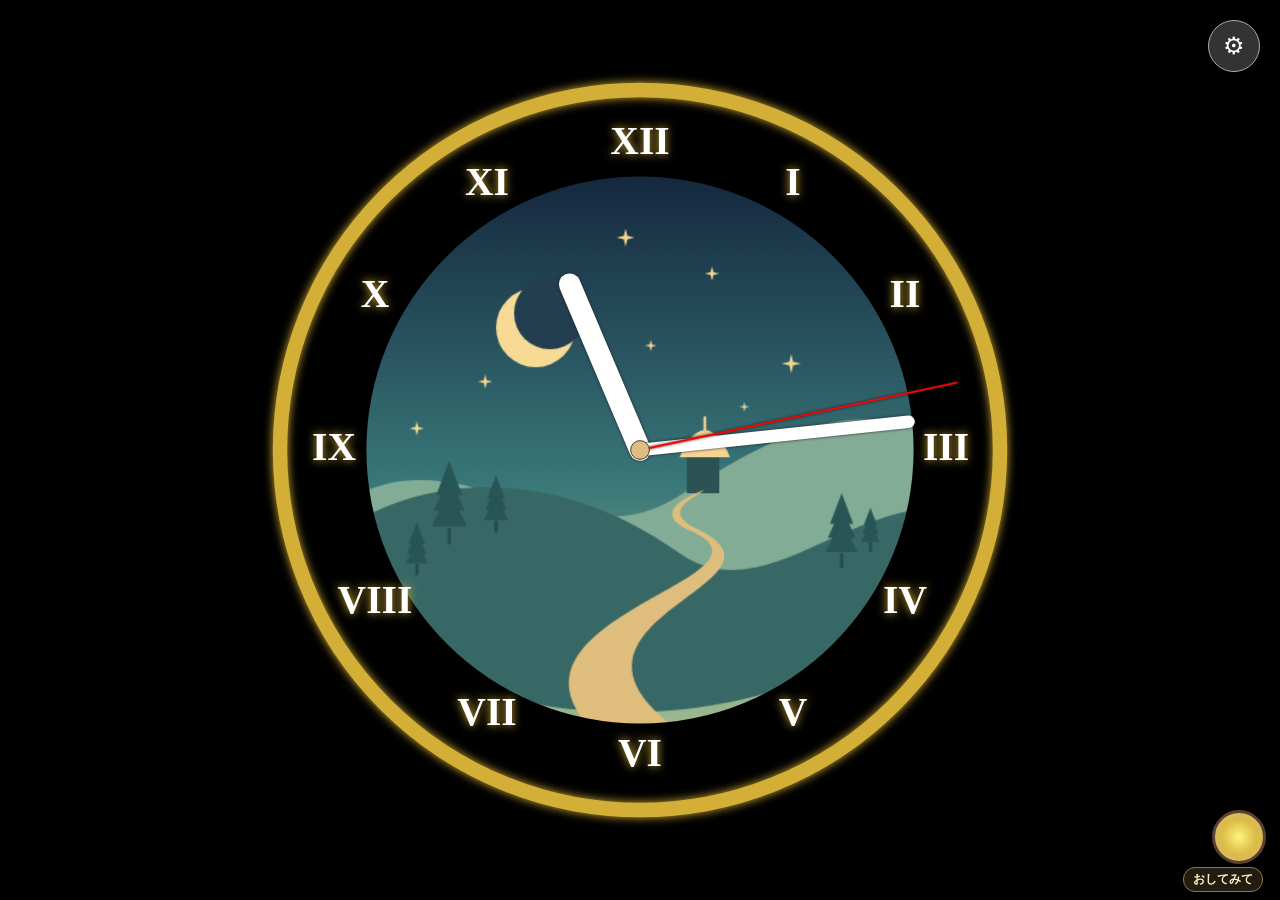
==== commit 56ab74f4: "からくり時計に学校のチャイムとビッグベンの時報を追加" ====
--- a/clock/index.html
+++ b/clock/index.html
@@ -63,7 +63,7 @@
         hr { border: 0; border-top: 1px solid #444; margin: 20px 0; }
         input[type="file"] { font-size: 14px; padding: 10px 0; width: 100%; }
     </style>
-    <link rel="stylesheet" href="clock-show.css?v=2">
+    <link rel="stylesheet" href="clock-show.css?v=3">
 </head>
 <body onmousedown="initAudio()">
     <div style="display:none;">
@@ -126,12 +126,28 @@
         </div>
 
         <div id="tab-schedule" class="tab-content hidden">
+            <fieldset class="chime-settings">
+                <legend>内蔵からくりの音</legend>
+                <select id="chime-sound" aria-label="内蔵からくりの音">
+                    <option value="original">星の丘のメロディ</option>
+                    <option value="westminster">学校のチャイム</option>
+                    <option value="bigben">ビッグベンの時報</option>
+                </select>
+                <div id="tower-preview" hidden>
+                    <label for="tower-hour">試聴する時刻</label>
+                    <select id="tower-hour"></select>
+                    <small id="tower-duration"></small>
+                </div>
+                <button id="chime-preview" type="button">学校のチャイムを試聴</button>
+                <small>時報にするには、鳴らしたい時刻で「内蔵からくり」を選びます。</small>
+            </fieldset>
             <div id="schedGrid" class="sched-grid"></div>
         </div>
         
         <button class="close-btn" onclick="togglePanel()">設定を閉じる</button>
     </div>
 
+    <script src="westminster.js?v=2"></script>
     <script src="hill-dial.js?v=1"></script>
     <script>
         let db, audioCtx;
@@ -188,9 +204,11 @@
             setInterval(checkSchedule, 1000);
         }
 
-        function initAudio() { 
-            if (!audioCtx) audioCtx = new (window.AudioContext || window.webkitAudioContext)(); 
-            if (audioCtx.state === 'suspended') audioCtx.resume(); 
+        function initAudio() {
+            const Audio = window.AudioContext || window.webkitAudioContext;
+            if (!Audio) return;
+            if (!audioCtx) audioCtx = new Audio();
+            if (audioCtx.state !== 'running') audioCtx.resume().catch(() => {});
         }
 
         /* --- プレビューロジック（保護） --- */
@@ -464,6 +482,56 @@
         let chimes = [];
         let selectingVideo = false;
 
+        const soundChoice = document.getElementById('chime-sound');
+        const chimePreview = document.getElementById('chime-preview');
+        const towerHour = document.getElementById('tower-hour');
+        for (let hour = 1; hour <= 12; hour++) towerHour.add(new Option(hour + '時', String(hour)));
+        towerHour.value = String(towerStrikeCount(new Date().getHours()));
+        let lastTowerArm = null;
+        let stopBell = null;
+        let previewingBell = false;
+
+        function resetBell() {
+            if (stopBell) stopBell();
+            stopBell = null;
+            previewingBell = false;
+            refreshBellControls();
+        }
+
+        function refreshBellControls() {
+            const tower = soundChoice.value === 'bigben';
+            document.getElementById('tower-preview').hidden = !tower;
+            const count = Number(towerHour.value);
+            const seconds = Math.round(towerLeadSeconds + (count - 1) * towerStrikeInterval + towerDecay);
+            document.getElementById('tower-duration').textContent = '旋律のあとに大鐘が' + count + '回。余韻まで約' + seconds + '秒。';
+            chimePreview.textContent = stopBell ? '鐘を止める' : tower ? '時報を試聴' : '学校のチャイムを試聴';
+        }
+        towerHour.onchange = () => { if (previewingBell) resetBell(); refreshBellControls(); };
+
+        function playBell(preview, options) {
+            resetBell();
+            if (!audioCtx || document.hidden) return;
+            previewingBell = preview;
+            stopBell = ringWestminster(audioCtx, () => {
+                stopBell = null;
+                resetBell();
+            }, options);
+            refreshBellControls();
+        }
+
+        soundChoice.onchange = () => {
+            lastTowerArm = null;
+            resetBell();
+            config.chimeSound = soundChoice.value;
+            saveCurrentPattern();
+        };
+        chimePreview.onclick = () => {
+            if (stopBell) return resetBell();
+            initAudio();
+            if (showStarted !== null) finishShow();
+            if (!isPlayingVid && !selectingVideo) playBell(true, {hour: soundChoice.value === 'bigben' ? Number(towerHour.value) : null});
+        };
+
         function finishShow() {
             clearTimeout(showTimer);
             showStarted = null;
@@ -472,14 +540,24 @@
             chimes = [];
         }
 
-        function playClockShow() {
+        function playClockShow(towerScheduled = false) {
             if (showStarted !== null || isPlayingVid || document.hidden) return;
             showStarted = performance.now();
             isPreviewMode = false;
             updatePreviewBtn();
             goldenButton.classList.add('playing');
             showTimer = setTimeout(finishShow, 8000);
+            if (towerScheduled) return;
+            resetBell();
             if (!audioCtx) return;
+            if (config.chimeSound === 'bigben') {
+                playBell(false, {hour: new Date().getHours()});
+                return;
+            }
+            if (config.chimeSound === 'westminster') {
+                playBell(false);
+                return;
+            }
             const start = audioCtx.currentTime;
             for (const [offset, pitch] of [[.15, 523.25], [1.8, 659.25], [2.55, 587.33], [4.25, 783.99], [5.4, 1046.5]]) {
                 const note = audioCtx.createOscillator();
@@ -499,7 +577,11 @@
         }
 
         document.addEventListener('visibilitychange', () => {
-            if (document.hidden && showStarted !== null) finishShow();
+            if (document.hidden) {
+                if (lastTowerArm > Date.now()) lastTowerArm = null;
+                resetBell();
+                if (showStarted !== null) finishShow();
+            }
         });
 
         async function playManual() {
@@ -553,6 +635,7 @@
                 if(e.target.result && pattern === currentPattern && !document.hidden) {
                     if(!mediaMap[slot]) mediaMap[slot] = { s:1, x:0, y:0 };
                     currentTarget = slot; isPlayingVid = true; isPreviewMode = false;
+                    resetBell();
                     goldenButton.classList.add('playing');
                     const url = URL.createObjectURL(e.target.result.data);
                     const finish = () => {
@@ -619,6 +702,8 @@
         }
 
         function loadPattern(n) {
+            lastTowerArm = null;
+            resetBell();
             saveCurrentPattern();
             currentPattern = n;
             localStorage.setItem('clock_v33_pattern', n);
@@ -656,6 +741,8 @@
         }
 
         function fillUI() {
+            soundChoice.value = ['westminster', 'bigben'].includes(config.chimeSound) ? config.chimeSound : 'original';
+            refreshBellControls();
             const opts = { shape:['circle','ellipse','octagon','square'], handDesign:['standard','spade','leaf','crystal','hollow'], indexType:['roman','arabic','dot','4main','none'] };
             Object.keys(opts).forEach(id => {
                 const el = document.getElementById(id); if(!el) return;
@@ -682,12 +769,14 @@
             r.readAsDataURL(f);
         }
 
-        function togglePanel() { 
+        function togglePanel() {
+            if (previewingBell) resetBell();
             document.getElementById('panel').classList.toggle('hidden'); 
             if(document.getElementById('panel').classList.contains('hidden')) { isPreviewMode = false; } else initAudio();
         }
 
-        function showTab(id) { 
+        function showTab(id) {
+            if (previewingBell && id !== 'schedule') resetBell();
             document.querySelectorAll('.tab-content').forEach(t=>t.classList.add('hidden')); 
             document.getElementById('tab-'+id).classList.remove('hidden'); 
         }
@@ -708,6 +797,10 @@
                 for (let slot=1; slot<=8; slot++) select.add(new Option('動画 ' + slot, String(slot)));
                 select.value = String(config.schedule[h] || 0);
                 select.onchange = () => {
+                    if (lastTowerArm > Date.now() && new Date(lastTowerArm).getHours() === h) {
+                        lastTowerArm = null;
+                        resetBell();
+                    }
                     config.schedule[h] = select.value === 'hill' ? 'hill' : Number(select.value);
                     saveCurrentPattern();
                 };
@@ -719,13 +812,31 @@
         function checkSchedule() {
             const now = new Date();
             const hour = now.getHours();
-            if (document.hidden || hour < 6 || now.getMinutes() !== 0 || now.getSeconds() > 1) return;
+            if (document.hidden) return;
+            const untilNextHour = 3600 - now.getMinutes()*60 - now.getSeconds() - now.getMilliseconds()/1000;
+            // 一秒ごとの検査で少し早めに音を予約し、大鐘の第一打を端末の正時に合わせる。
+            if (config.chimeSound === 'bigben' && untilNextHour <= towerLeadSeconds + 1) {
+                const boundary = now.getTime() + Math.round(untilNextHour * 1000);
+                const nextHour = new Date(boundary).getHours();
+                if (nextHour >= 6 && config.schedule[nextHour] === 'hill' && lastTowerArm !== boundary &&
+                    audioCtx?.state === 'running' && !isPlayingVid && !selectingVideo && showStarted === null && !stopBell) {
+                    playBell(false, {hour: nextHour, firstStrikeIn: untilNextHour});
+                    lastTowerArm = boundary;
+                }
+            }
+            if (hour < 6 || now.getMinutes() !== 0 || now.getSeconds() > 1) return;
             const stamp = Math.floor(now.getTime() / 3600000);
             if (stamp === lastScheduleHour) return;
             lastScheduleHour = stamp;
             if (showStarted !== null || isPlayingVid || selectingVideo) return;
             const slot = config.schedule[hour];
-            if (slot === 'hill') playClockShow();
+            if (slot === 'hill' && config.chimeSound === 'bigben') {
+                const boundary = now.getTime() - now.getSeconds()*1000 - now.getMilliseconds();
+                if (lastTowerArm !== boundary && audioCtx?.state === 'running') {
+                    playBell(false, {hour, firstStrikeIn: 0});
+                }
+                playClockShow(true);
+            } else if (slot === 'hill') playClockShow();
             else if (slot > 0 && db) startVid('vid_' + slot);
         }
 
--- a/clock/clock-show.css
+++ b/clock/clock-show.css
@@ -37,3 +37,20 @@
 }
 .sched-grid .sched-item { flex-wrap: wrap; gap: 3px; }
 .sched-item select { max-width: 100%; padding: 0 2px; }
+.chime-settings {
+    display: grid;
+    gap: 8px;
+    min-width: 0;
+    margin: 0 0 16px;
+    padding: 10px;
+    border: 1px solid #85754a;
+    border-radius: 8px;
+    background: #1c1b19;
+}
+.chime-settings select, .chime-settings button {
+    width: 100%;
+    min-width: 0;
+    min-height: 44px;
+    font: inherit;
+}
+.chime-settings button { color: #221b0c; background: #f0d396; border: 0; border-radius: 6px; cursor: pointer; }
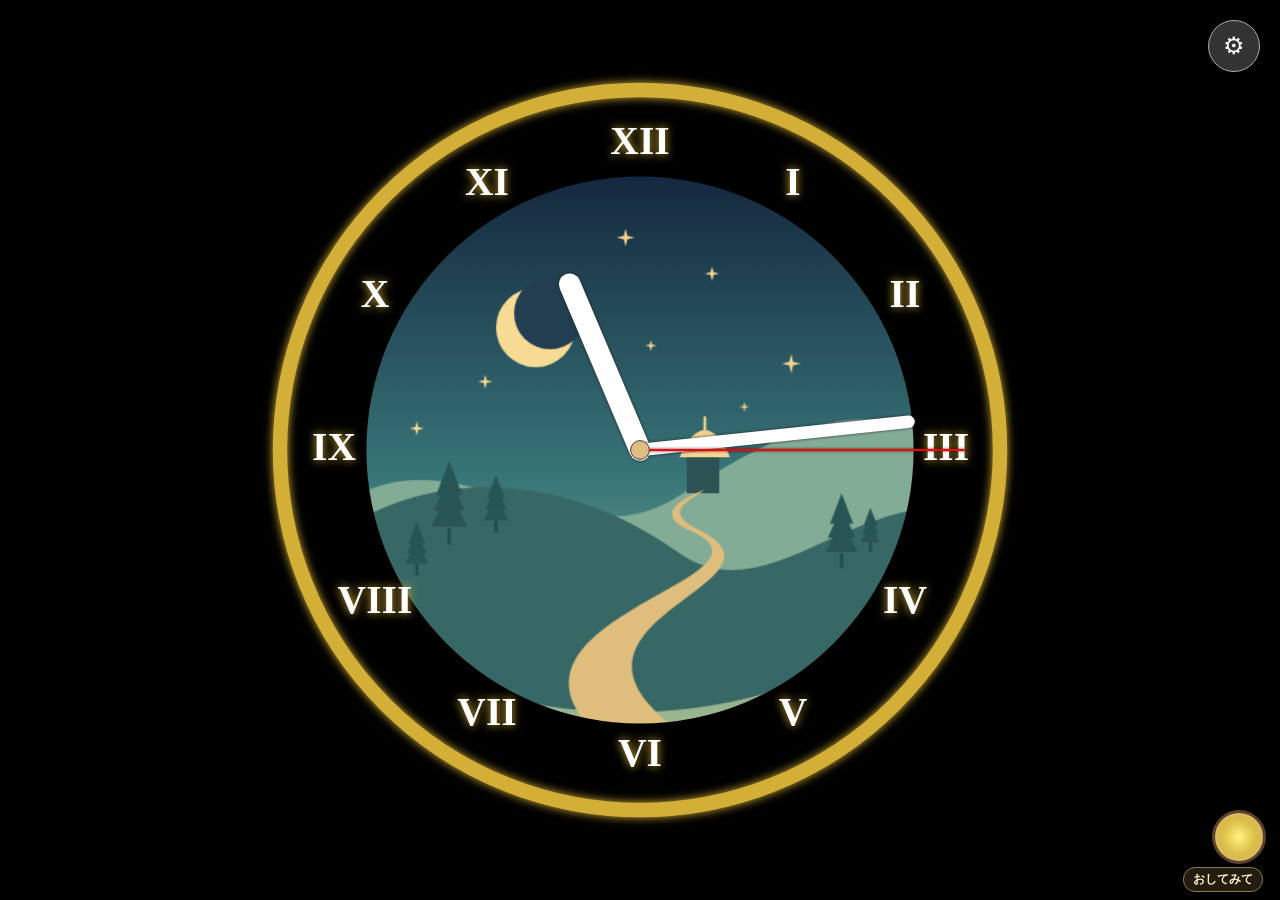
==== commit c55f89ee: "ビッグベンの時報をからくり時計の標準音に設定" ====
--- a/clock/index.html
+++ b/clock/index.html
@@ -131,14 +131,14 @@
                 <select id="chime-sound" aria-label="内蔵からくりの音">
                     <option value="original">星の丘のメロディ</option>
                     <option value="westminster">学校のチャイム</option>
-                    <option value="bigben">ビッグベンの時報</option>
+                    <option value="bigben" selected>ビッグベンの時報</option>
                 </select>
                 <div id="tower-preview" hidden>
                     <label for="tower-hour">試聴する時刻</label>
                     <select id="tower-hour"></select>
                     <small id="tower-duration"></small>
                 </div>
-                <button id="chime-preview" type="button">学校のチャイムを試聴</button>
+                <button id="chime-preview" type="button">時報を試聴</button>
                 <small>時報にするには、鳴らしたい時刻で「内蔵からくり」を選びます。</small>
             </fieldset>
             <div id="schedGrid" class="sched-grid"></div>
@@ -164,14 +164,18 @@
         let patternNames = JSON.parse(localStorage.getItem('clock_v33_pnames')) || ['パターン1', 'パターン2', 'パターン3'];
 
         function defaultConfig() {
-            return { shape: 'circle', handDesign: 'standard', indexType: 'roman', schedule: Array(24).fill(0), colorFrame: '#d4af37', colorText: '#ffffff', colorHand: '#ffffff' };
+            return { chimeSound: 'bigben', shape: 'circle', handDesign: 'standard', indexType: 'roman', schedule: Array(24).fill(0), colorFrame: '#d4af37', colorText: '#ffffff', colorHand: '#ffffff' };
         }
         function defaultMap() { return { layer0: { s: 1.0, x: 0, y: 0 } }; }
 
         function cfgKey(n) { return 'clock_v33_cfg_p' + (n || currentPattern); }
         function mapKey(n) { return 'clock_v33_map_p' + (n || currentPattern); }
 
-        let config = JSON.parse(localStorage.getItem(cfgKey())) || defaultConfig();
+        function loadConfig() {
+            return Object.assign(defaultConfig(), JSON.parse(localStorage.getItem(cfgKey())));
+        }
+
+        let config = loadConfig();
         let mediaMap = JSON.parse(localStorage.getItem(mapKey())) || defaultMap();
 
         let isPlayingVid = false;
@@ -707,7 +711,7 @@
             saveCurrentPattern();
             currentPattern = n;
             localStorage.setItem('clock_v33_pattern', n);
-            config = JSON.parse(localStorage.getItem(cfgKey())) || defaultConfig();
+            config = loadConfig();
             mediaMap = JSON.parse(localStorage.getItem(mapKey())) || defaultMap();
             loadBackground();
             if(db) updateVideoFileList();
